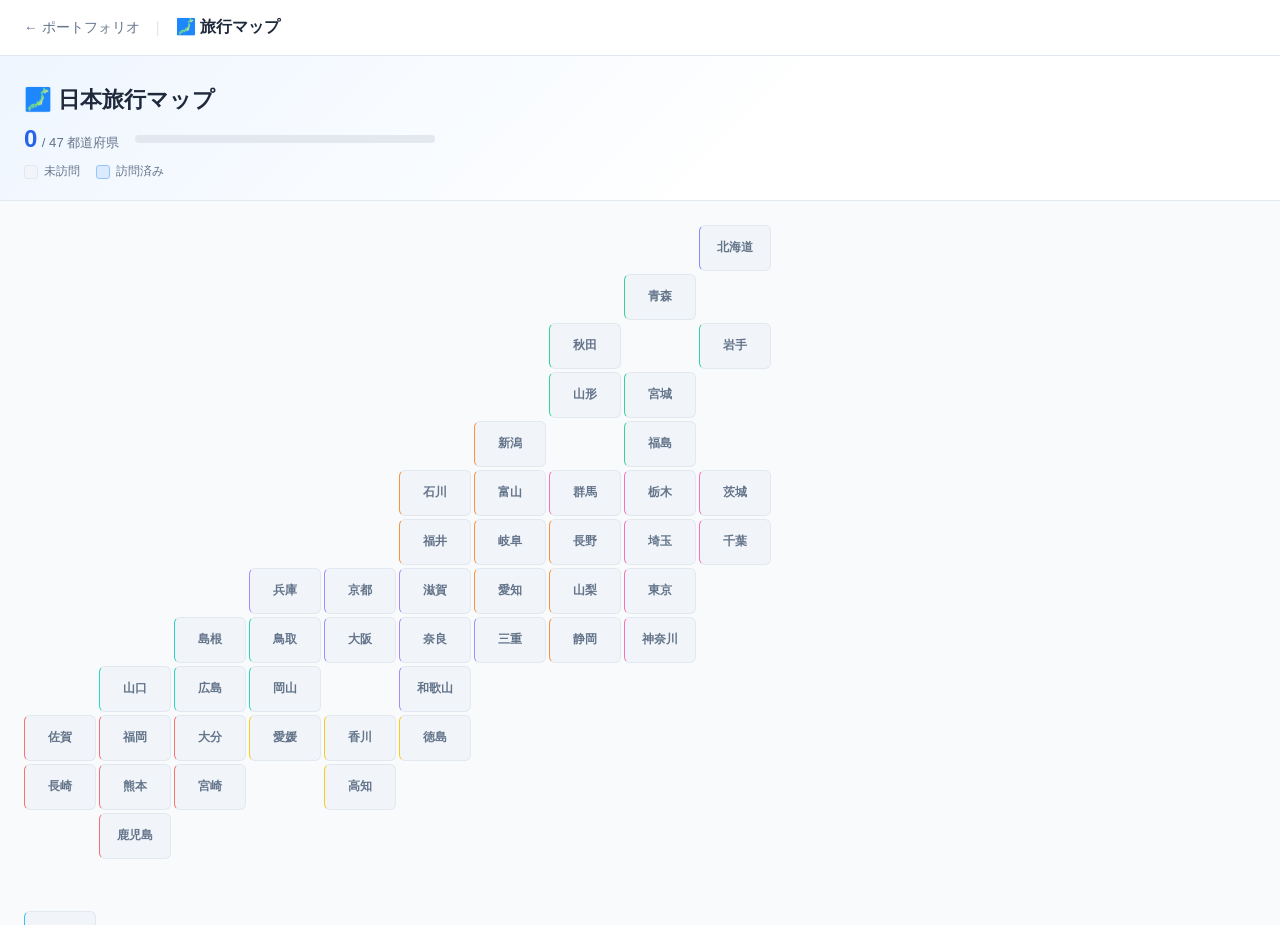
==== travel-map/index.html @ 6a3c9798 "feat: 日本旅行マップ追加（都道府県タイル・訪問記録・Google Drive写真）" ====
<!DOCTYPE html>
<html lang="ja">
<head>
<meta charset="utf-8">
<meta name="viewport" content="width=device-width, initial-scale=1">
<title>旅行マップ | 土田 龍</title>
<style>
  :root {
    --accent:  #2563eb;
    --accent2: #1d4ed8;
    --visited: #3b82f6;
    --visited-bg: #dbeafe;
    --text:    #1e293b;
    --muted:   #64748b;
    --bg:      #ffffff;
    --bg2:     #f8fafc;
    --border:  #e2e8f0;
    --cell-w:  72px;
    --cell-h:  46px;
  }
  * { box-sizing: border-box; margin: 0; padding: 0; }
  html { scroll-behavior: smooth; }
  body {
    font-family: 'Hiragino Kaku Gothic Pro', 'Noto Sans JP', Meiryo, sans-serif;
    background: var(--bg2); color: var(--text);
  }

  /* ── NAV ── */
  nav {
    background: rgba(255,255,255,0.92); backdrop-filter: blur(8px);
    border-bottom: 1px solid var(--border);
    display: flex; align-items: center; gap: 16px;
    padding: 0 24px; height: 56px; position: sticky; top: 0; z-index: 200;
  }
  .nav-back { color: var(--muted); text-decoration: none; font-size: 0.86em; transition: color .2s; }
  .nav-back:hover { color: var(--accent); }
  .nav-title { font-weight: 800; font-size: 1em; color: var(--text); }

  /* ── HEADER ── */
  .header {
    background: linear-gradient(135deg, #eff6ff 0%, #fff 60%);
    border-bottom: 1px solid var(--border);
    padding: 28px 24px 20px;
  }
  .header h1 { font-size: 1.4em; font-weight: 900; margin-bottom: 6px; }
  .stats { display: flex; align-items: center; gap: 16px; margin-top: 10px; flex-wrap: wrap; }
  .stat-count { font-size: 1.5em; font-weight: 900; color: var(--accent); }
  .stat-label { font-size: 0.82em; color: var(--muted); }
  .progress-bar {
    flex: 1; min-width: 160px; max-width: 300px;
    height: 8px; background: var(--border); border-radius: 99px; overflow: hidden;
  }
  .progress-fill { height: 100%; background: var(--accent); border-radius: 99px; transition: width .4s; }
  .legend { display: flex; gap: 16px; margin-top: 8px; flex-wrap: wrap; }
  .legend-item { display: flex; align-items: center; gap: 6px; font-size: 0.78em; color: var(--muted); }
  .legend-dot { width: 14px; height: 14px; border-radius: 3px; }

  /* ── LAYOUT ── */
  .app-body {
    display: flex; height: calc(100vh - 56px - 120px);
    overflow: hidden;
  }

  /* ── MAP ── */
  .map-wrap {
    flex: 1; overflow: auto; padding: 24px;
    display: flex; align-items: flex-start; justify-content: flex-start;
  }
  .map-grid {
    display: grid;
    grid-template-columns: repeat(11, var(--cell-w));
    grid-template-rows: repeat(15, var(--cell-h));
    gap: 3px;
    position: relative;
  }
  .cell {
    border-radius: 6px; border: 1.5px solid var(--border);
    background: #f1f5f9; color: var(--muted);
    font-size: 12px; font-weight: 600;
    display: flex; align-items: center; justify-content: center;
    text-align: center; cursor: pointer; user-select: none;
    transition: background .2s, border-color .2s, transform .1s, box-shadow .2s;
    line-height: 1.3; padding: 2px;
    position: relative;
  }
  .cell:hover {
    border-color: var(--accent);
    box-shadow: 0 2px 8px rgba(37,99,235,0.18);
    transform: scale(1.06); z-index: 10;
  }
  .cell.visited {
    background: var(--visited-bg);
    border-color: #93c5fd;
    color: var(--accent2);
    font-weight: 700;
  }
  .cell.visited::after {
    content: '✓';
    position: absolute; top: 2px; right: 4px;
    font-size: 9px; color: var(--accent);
  }
  .cell.active {
    background: var(--accent);
    border-color: var(--accent2);
    color: #fff;
    box-shadow: 0 4px 12px rgba(37,99,235,0.35);
    transform: scale(1.06); z-index: 10;
  }
  .cell.active::after { color: #fff; }

  /* region colors (subtle left border) */
  .cell[data-region='北海道'] { border-left-color: #818cf8; }
  .cell[data-region='東北']   { border-left-color: #34d399; }
  .cell[data-region='関東']   { border-left-color: #f472b6; }
  .cell[data-region='中部']   { border-left-color: #fb923c; }
  .cell[data-region='近畿']   { border-left-color: #a78bfa; }
  .cell[data-region='中国']   { border-left-color: #2dd4bf; }
  .cell[data-region='四国']   { border-left-color: #facc15; }
  .cell[data-region='九州']   { border-left-color: #f87171; }
  .cell[data-region='沖縄']   { border-left-color: #38bdf8; }

  /* ── SIDE PANEL ── */
  .panel {
    width: 340px; flex-shrink: 0;
    background: var(--bg); border-left: 1px solid var(--border);
    display: flex; flex-direction: column;
    transition: transform .25s;
    overflow: hidden;
  }
  .panel.hidden { transform: translateX(340px); width: 0; border: none; }
  .panel-header {
    padding: 20px 20px 14px;
    border-bottom: 1px solid var(--border);
    display: flex; align-items: center; justify-content: space-between;
  }
  .panel-header h2 { font-size: 1.2em; font-weight: 800; }
  .panel-region { font-size: 0.75em; color: var(--muted); font-weight: 600; }
  .panel-close {
    background: none; border: none; cursor: pointer;
    font-size: 1.2em; color: var(--muted); padding: 4px;
    border-radius: 4px; transition: background .2s;
  }
  .panel-close:hover { background: var(--bg2); }
  .panel-body { flex: 1; overflow-y: auto; padding: 20px; }
  .panel-empty {
    flex: 1; display: flex; align-items: center; justify-content: center;
    flex-direction: column; gap: 8px; color: var(--muted); font-size: 0.9em;
    text-align: center; padding: 40px 20px;
  }
  .panel-empty-icon { font-size: 2.4em; }
  .form-group { margin-bottom: 18px; }
  .form-group label {
    display: block; font-size: 0.78em; font-weight: 700;
    color: var(--muted); margin-bottom: 6px; letter-spacing: 0.04em;
  }
  .form-group input[type="date"],
  .form-group textarea {
    width: 100%; background: var(--bg2);
    border: 1px solid var(--border); border-radius: 6px;
    color: var(--text); font-family: inherit; font-size: 0.9em;
    padding: 9px 12px; outline: none;
    transition: border-color .2s, box-shadow .2s;
  }
  .form-group input[type="date"]:focus,
  .form-group textarea:focus {
    border-color: var(--accent);
    box-shadow: 0 0 0 3px rgba(37,99,235,0.1);
  }
  .form-group textarea { resize: vertical; min-height: 80px; }

  /* photos */
  .photos-list { display: flex; flex-direction: column; gap: 8px; }
  .photo-row { display: flex; gap: 6px; align-items: center; }
  .photo-row input {
    flex: 1; background: var(--bg2);
    border: 1px solid var(--border); border-radius: 6px;
    color: var(--text); font-family: inherit; font-size: 0.82em;
    padding: 7px 10px; outline: none;
    transition: border-color .2s;
  }
  .photo-row input:focus { border-color: var(--accent); }
  .photo-row input::placeholder { color: #cbd5e1; }
  .btn-icon {
    width: 30px; height: 30px; flex-shrink: 0;
    border: 1px solid var(--border); border-radius: 6px; background: var(--bg2);
    cursor: pointer; font-size: 1em; color: var(--muted);
    display: flex; align-items: center; justify-content: center;
    transition: background .2s, color .2s;
  }
  .btn-icon:hover { background: #fee2e2; color: #ef4444; border-color: #fca5a5; }
  .btn-icon.add { color: var(--accent); }
  .btn-icon.add:hover { background: var(--visited-bg); color: var(--accent2); border-color: #93c5fd; }
  .add-photo-row { margin-top: 6px; }
  .photo-preview { display: flex; flex-wrap: wrap; gap: 6px; margin-top: 10px; }
  .photo-thumb {
    width: 72px; height: 72px; border-radius: 6px; object-fit: cover;
    border: 1px solid var(--border); cursor: pointer;
  }
  .photo-thumb:hover { opacity: .85; }

  /* panel footer */
  .panel-footer {
    padding: 16px 20px; border-top: 1px solid var(--border);
    display: flex; gap: 8px;
  }
  .btn {
    flex: 1; padding: 10px; border-radius: 6px; font-size: 0.88em;
    font-weight: 700; font-family: inherit; cursor: pointer;
    transition: background .2s, transform .1s; border: none;
  }
  .btn:hover { transform: translateY(-1px); }
  .btn-save { background: var(--accent); color: #fff; }
  .btn-save:hover { background: var(--accent2); }
  .btn-delete { background: var(--bg2); color: #ef4444; border: 1px solid #fca5a5; flex: 0 0 auto; width: 40px; padding: 0; }
  .btn-delete:hover { background: #fee2e2; }

  /* ── MODAL (photo fullscreen) ── */
  .modal-overlay {
    display: none; position: fixed; inset: 0; z-index: 1000;
    background: rgba(0,0,0,0.85);
    align-items: center; justify-content: center;
  }
  .modal-overlay.open { display: flex; }
  .modal-overlay img { max-width: 90vw; max-height: 90vh; border-radius: 8px; }
  .modal-close {
    position: absolute; top: 20px; right: 24px;
    background: none; border: none; color: #fff; font-size: 2em;
    cursor: pointer; line-height: 1;
  }

  /* responsive */
  @media (max-width: 700px) {
    :root { --cell-w: 52px; --cell-h: 36px; }
    .cell { font-size: 10px; }
    .panel { position: fixed; top: 0; right: 0; bottom: 0; width: 100%; max-width: 100%; z-index: 300; }
    .panel.hidden { transform: translateX(100%); }
    .app-body { height: auto; flex-direction: column; overflow: visible; }
    .map-wrap { padding: 12px; }
  }
</style>
</head>
<body>

<!-- NAV -->
<nav>
  <a class="nav-back" href="/">← ポートフォリオ</a>
  <span style="color:var(--border)">|</span>
  <span class="nav-title">🗾 旅行マップ</span>
</nav>

<!-- HEADER -->
<div class="header">
  <h1>🗾 日本旅行マップ</h1>
  <div class="stats">
    <div>
      <span class="stat-count" id="visited-count">0</span>
      <span class="stat-label"> / 47 都道府県</span>
    </div>
    <div class="progress-bar">
      <div class="progress-fill" id="progress-fill" style="width:0%"></div>
    </div>
  </div>
  <div class="legend" style="margin-top:10px;">
    <div class="legend-item"><div class="legend-dot" style="background:#f1f5f9;border:1.5px solid #e2e8f0"></div>未訪問</div>
    <div class="legend-item"><div class="legend-dot" style="background:#dbeafe;border:1.5px solid #93c5fd"></div>訪問済み</div>
  </div>
</div>

<!-- BODY -->
<div class="app-body">

  <!-- MAP -->
  <div class="map-wrap">
    <div class="map-grid" id="map-grid"></div>
  </div>

  <!-- SIDE PANEL -->
  <div class="panel hidden" id="panel">
    <div class="panel-header">
      <div>
        <h2 id="panel-name">—</h2>
        <div class="panel-region" id="panel-region"></div>
      </div>
      <button class="panel-close" id="panel-close">✕</button>
    </div>
    <div class="panel-body" id="panel-body">
      <div class="panel-empty">
        <div class="panel-empty-icon">📍</div>
        <div>都道府県をクリックして<br>訪問情報を登録しましょう</div>
      </div>
    </div>
    <div class="panel-footer" id="panel-footer" style="display:none">
      <button class="btn btn-save" id="btn-save">保存する</button>
      <button class="btn btn-delete" id="btn-delete" title="記録を削除">🗑</button>
    </div>
  </div>

</div>

<!-- PHOTO MODAL -->
<div class="modal-overlay" id="photo-modal">
  <button class="modal-close" id="modal-close">✕</button>
  <img id="modal-img" src="" alt="">
</div>

<script>
/* ───────── Prefecture data ───────── */
const PREFS = [
  {id:'hokkaido', name:'北海道', col:9,  row:0,  region:'北海道'},
  {id:'aomori',   name:'青森',   col:8,  row:1,  region:'東北'},
  {id:'iwate',    name:'岩手',   col:9,  row:2,  region:'東北'},
  {id:'miyagi',   name:'宮城',   col:8,  row:3,  region:'東北'},
  {id:'akita',    name:'秋田',   col:7,  row:2,  region:'東北'},
  {id:'yamagata', name:'山形',   col:7,  row:3,  region:'東北'},
  {id:'fukushima',name:'福島',   col:8,  row:4,  region:'東北'},
  {id:'ibaraki',  name:'茨城',   col:9,  row:5,  region:'関東'},
  {id:'tochigi',  name:'栃木',   col:8,  row:5,  region:'関東'},
  {id:'gunma',    name:'群馬',   col:7,  row:5,  region:'関東'},
  {id:'saitama',  name:'埼玉',   col:8,  row:6,  region:'関東'},
  {id:'chiba',    name:'千葉',   col:9,  row:6,  region:'関東'},
  {id:'tokyo',    name:'東京',   col:8,  row:7,  region:'関東'},
  {id:'kanagawa', name:'神奈川', col:8,  row:8,  region:'関東'},
  {id:'niigata',  name:'新潟',   col:6,  row:4,  region:'中部'},
  {id:'toyama',   name:'富山',   col:6,  row:5,  region:'中部'},
  {id:'ishikawa', name:'石川',   col:5,  row:5,  region:'中部'},
  {id:'fukui',    name:'福井',   col:5,  row:6,  region:'中部'},
  {id:'yamanashi',name:'山梨',   col:7,  row:7,  region:'中部'},
  {id:'nagano',   name:'長野',   col:7,  row:6,  region:'中部'},
  {id:'gifu',     name:'岐阜',   col:6,  row:6,  region:'中部'},
  {id:'shizuoka', name:'静岡',   col:7,  row:8,  region:'中部'},
  {id:'aichi',    name:'愛知',   col:6,  row:7,  region:'中部'},
  {id:'mie',      name:'三重',   col:6,  row:8,  region:'近畿'},
  {id:'shiga',    name:'滋賀',   col:5,  row:7,  region:'近畿'},
  {id:'kyoto',    name:'京都',   col:4,  row:7,  region:'近畿'},
  {id:'osaka',    name:'大阪',   col:4,  row:8,  region:'近畿'},
  {id:'hyogo',    name:'兵庫',   col:3,  row:7,  region:'近畿'},
  {id:'nara',     name:'奈良',   col:5,  row:8,  region:'近畿'},
  {id:'wakayama', name:'和歌山', col:5,  row:9,  region:'近畿'},
  {id:'tottori',  name:'鳥取',   col:3,  row:8,  region:'中国'},
  {id:'shimane',  name:'島根',   col:2,  row:8,  region:'中国'},
  {id:'okayama',  name:'岡山',   col:3,  row:9,  region:'中国'},
  {id:'hiroshima',name:'広島',   col:2,  row:9,  region:'中国'},
  {id:'yamaguchi',name:'山口',   col:1,  row:9,  region:'中国'},
  {id:'tokushima',name:'徳島',   col:5,  row:10, region:'四国'},
  {id:'kagawa',   name:'香川',   col:4,  row:10, region:'四国'},
  {id:'ehime',    name:'愛媛',   col:3,  row:10, region:'四国'},
  {id:'kochi',    name:'高知',   col:4,  row:11, region:'四国'},
  {id:'fukuoka',  name:'福岡',   col:1,  row:10, region:'九州'},
  {id:'saga',     name:'佐賀',   col:0,  row:10, region:'九州'},
  {id:'nagasaki', name:'長崎',   col:0,  row:11, region:'九州'},
  {id:'kumamoto', name:'熊本',   col:1,  row:11, region:'九州'},
  {id:'oita',     name:'大分',   col:2,  row:10, region:'九州'},
  {id:'miyazaki', name:'宮崎',   col:2,  row:11, region:'九州'},
  {id:'kagoshima',name:'鹿児島', col:1,  row:12, region:'九州'},
  {id:'okinawa',  name:'沖縄',   col:0,  row:14, region:'沖縄'},
];

/* ───────── State ───────── */
const LS_KEY = 'travel_map_v1';
let data = {};
let activeId = null;

function load() {
  try { data = JSON.parse(localStorage.getItem(LS_KEY)) || {}; } catch(e) { data = {}; }
}
function save() {
  localStorage.setItem(LS_KEY, JSON.stringify(data));
}

/* ───────── Google Drive URL → image URL ───────── */
function toImageUrl(url) {
  url = url.trim();
  const m1 = url.match(/\/d\/([\w-]+)/);
  if (m1) return `https://drive.google.com/uc?export=view&id=${m1[1]}`;
  const m2 = url.match(/[?&]id=([\w-]+)/);
  if (m2) return `https://drive.google.com/uc?export=view&id=${m2[1]}`;
  return url;
}

/* ───────── Build map ───────── */
function buildMap() {
  const grid = document.getElementById('map-grid');
  grid.innerHTML = '';
  PREFS.forEach(p => {
    const el = document.createElement('div');
    el.className = 'cell' + (data[p.id] ? ' visited' : '');
    if (activeId === p.id) el.classList.add('active');
    el.dataset.id = p.id;
    el.dataset.region = p.region;
    el.style.gridColumn = `${p.col + 1}`;
    el.style.gridRow    = `${p.row + 1}`;
    el.textContent = p.name;
    el.title = p.name + (data[p.id] && data[p.id].date ? ` — ${data[p.id].date}` : '');
    el.addEventListener('click', () => openPanel(p.id));
    grid.appendChild(el);
  });
  updateStats();
}

function updateStats() {
  const count = Object.keys(data).filter(k => data[k]).length;
  document.getElementById('visited-count').textContent = count;
  document.getElementById('progress-fill').style.width = (count / 47 * 100) + '%';
}

/* ───────── Panel ───────── */
function openPanel(id) {
  activeId = id;
  const p = PREFS.find(x => x.id === id);
  const panel = document.getElementById('panel');
  panel.classList.remove('hidden');

  document.getElementById('panel-name').textContent = p.name;
  document.getElementById('panel-region').textContent = p.region + '地方';

  renderPanelBody(id);
  buildMap();
}

function closePanel() {
  activeId = null;
  document.getElementById('panel').classList.add('hidden');
  buildMap();
}

function renderPanelBody(id) {
  const d = data[id] || {};
  const body = document.getElementById('panel-body');
  const footer = document.getElementById('panel-footer');
  footer.style.display = 'flex';

  const photos = d.photos || [];
  body.innerHTML = `
    <div class="form-group">
      <label>訪問日</label>
      <input type="date" id="f-date" value="${d.date || ''}">
    </div>
    <div class="form-group">
      <label>メモ</label>
      <textarea id="f-memo" placeholder="感想・行った場所など">${d.memo || ''}</textarea>
    </div>
    <div class="form-group">
      <label>写真（Google Drive 共有リンク）</label>
      <div class="photos-list" id="photos-list">
        ${photos.map((url, i) => photoRow(url, i)).join('')}
      </div>
      <div class="add-photo-row">
        <button class="btn-icon add" onclick="addPhotoRow()" title="写真を追加">＋</button>
      </div>
      <div class="photo-preview" id="photo-preview">
        ${photos.map(url => `<img class="photo-thumb" src="${toImageUrl(url)}" onerror="this.style.display='none'" onclick="openPhoto('${toImageUrl(url)}')">`).join('')}
      </div>
    </div>
  `;
  updateDeleteBtn(id);
}

function photoRow(url, i) {
  return `<div class="photo-row" id="pr-${i}">
    <input type="text" placeholder="https://drive.google.com/file/d/..." value="${url}" onchange="updatePhotoPreview()">
    <button class="btn-icon" onclick="removePhotoRow(${i})" title="削除">✕</button>
  </div>`;
}

function addPhotoRow() {
  const list = document.getElementById('photos-list');
  const i = list.children.length;
  const div = document.createElement('div');
  div.innerHTML = photoRow('', i);
  list.appendChild(div.firstElementChild);
}

function removePhotoRow(i) {
  const el = document.getElementById('pr-' + i);
  if (el) el.remove();
  updatePhotoPreview();
}

function updatePhotoPreview() {
  const urls = getPhotoUrls();
  const preview = document.getElementById('photo-preview');
  if (!preview) return;
  preview.innerHTML = urls.filter(u => u).map(url =>
    `<img class="photo-thumb" src="${toImageUrl(url)}" onerror="this.style.display='none'" onclick="openPhoto('${toImageUrl(url)}')">`
  ).join('');
}

function getPhotoUrls() {
  const list = document.getElementById('photos-list');
  if (!list) return [];
  return Array.from(list.querySelectorAll('input')).map(i => i.value.trim()).filter(v => v);
}

function updateDeleteBtn(id) {
  const btn = document.getElementById('btn-delete');
  btn.style.display = data[id] ? 'block' : 'none';
}

/* ───────── Save / Delete ───────── */
document.getElementById('btn-save').addEventListener('click', () => {
  if (!activeId) return;
  data[activeId] = {
    visited: true,
    date:    document.getElementById('f-date').value,
    memo:    document.getElementById('f-memo').value,
    photos:  getPhotoUrls(),
  };
  save();
  buildMap();
  renderPanelBody(activeId);
  flashSave();
});

document.getElementById('btn-delete').addEventListener('click', () => {
  if (!activeId) return;
  if (!confirm(`${PREFS.find(p=>p.id===activeId).name} の記録を削除しますか？`)) return;
  delete data[activeId];
  save();
  buildMap();
  renderPanelBody(activeId);
  updateDeleteBtn(activeId);
});

document.getElementById('panel-close').addEventListener('click', closePanel);

function flashSave() {
  const btn = document.getElementById('btn-save');
  btn.textContent = '保存しました ✓';
  btn.style.background = '#16a34a';
  setTimeout(() => { btn.textContent = '保存する'; btn.style.background = ''; }, 1800);
}

/* ───────── Photo modal ───────── */
function openPhoto(url) {
  document.getElementById('modal-img').src = url;
  document.getElementById('photo-modal').classList.add('open');
}
document.getElementById('modal-close').addEventListener('click', () => {
  document.getElementById('photo-modal').classList.remove('open');
});
document.getElementById('photo-modal').addEventListener('click', (e) => {
  if (e.target === e.currentTarget) e.currentTarget.classList.remove('open');
});

/* ───────── Init ───────── */
load();
buildMap();
</script>
</body>
</html>
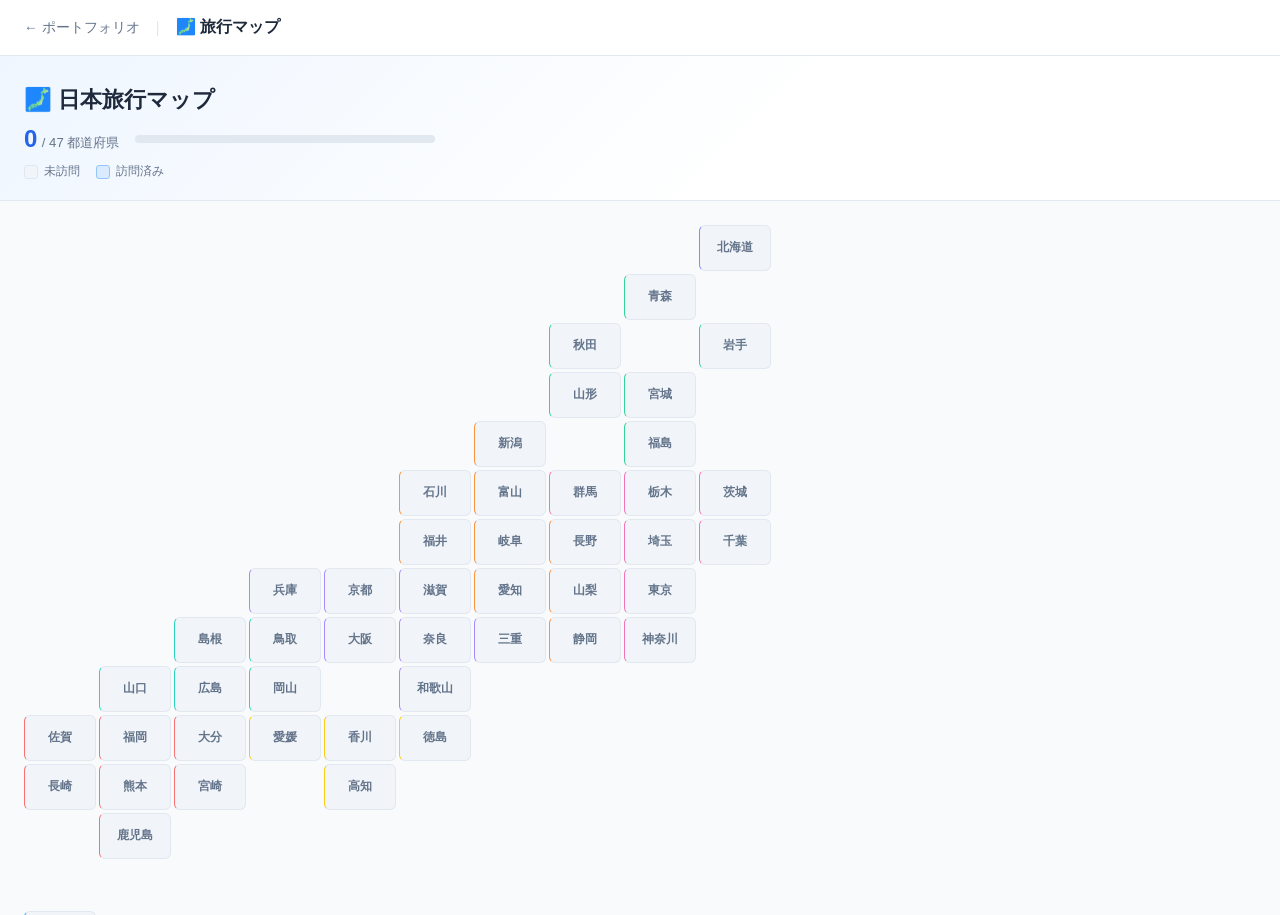
==== commit 724fbc00: "refactor: 旅行マップをHTML/CSS/JS/データに分割 + 訪問日を2020-04-12以降に制限" ====
--- a/travel-map/index.html
+++ b/travel-map/index.html
@@ -4,247 +4,14 @@
 <meta charset="utf-8">
 <meta name="viewport" content="width=device-width, initial-scale=1">
 <title>旅行マップ | 土田 龍</title>
-<style>
-  :root {
-    --accent:  #2563eb;
-    --accent2: #1d4ed8;
-    --visited: #3b82f6;
-    --visited-bg: #dbeafe;
-    --text:    #1e293b;
-    --muted:   #64748b;
-    --bg:      #ffffff;
-    --bg2:     #f8fafc;
-    --border:  #e2e8f0;
-    --cell-w:  72px;
-    --cell-h:  46px;
-  }
-  * { box-sizing: border-box; margin: 0; padding: 0; }
-  html { scroll-behavior: smooth; }
-  body {
-    font-family: 'Hiragino Kaku Gothic Pro', 'Noto Sans JP', Meiryo, sans-serif;
-    background: var(--bg2); color: var(--text);
-  }
-
-  /* ── NAV ── */
-  nav {
-    background: rgba(255,255,255,0.92); backdrop-filter: blur(8px);
-    border-bottom: 1px solid var(--border);
-    display: flex; align-items: center; gap: 16px;
-    padding: 0 24px; height: 56px; position: sticky; top: 0; z-index: 200;
-  }
-  .nav-back { color: var(--muted); text-decoration: none; font-size: 0.86em; transition: color .2s; }
-  .nav-back:hover { color: var(--accent); }
-  .nav-title { font-weight: 800; font-size: 1em; color: var(--text); }
-
-  /* ── HEADER ── */
-  .header {
-    background: linear-gradient(135deg, #eff6ff 0%, #fff 60%);
-    border-bottom: 1px solid var(--border);
-    padding: 28px 24px 20px;
-  }
-  .header h1 { font-size: 1.4em; font-weight: 900; margin-bottom: 6px; }
-  .stats { display: flex; align-items: center; gap: 16px; margin-top: 10px; flex-wrap: wrap; }
-  .stat-count { font-size: 1.5em; font-weight: 900; color: var(--accent); }
-  .stat-label { font-size: 0.82em; color: var(--muted); }
-  .progress-bar {
-    flex: 1; min-width: 160px; max-width: 300px;
-    height: 8px; background: var(--border); border-radius: 99px; overflow: hidden;
-  }
-  .progress-fill { height: 100%; background: var(--accent); border-radius: 99px; transition: width .4s; }
-  .legend { display: flex; gap: 16px; margin-top: 8px; flex-wrap: wrap; }
-  .legend-item { display: flex; align-items: center; gap: 6px; font-size: 0.78em; color: var(--muted); }
-  .legend-dot { width: 14px; height: 14px; border-radius: 3px; }
-
-  /* ── LAYOUT ── */
-  .app-body {
-    display: flex; height: calc(100vh - 56px - 120px);
-    overflow: hidden;
-  }
-
-  /* ── MAP ── */
-  .map-wrap {
-    flex: 1; overflow: auto; padding: 24px;
-    display: flex; align-items: flex-start; justify-content: flex-start;
-  }
-  .map-grid {
-    display: grid;
-    grid-template-columns: repeat(11, var(--cell-w));
-    grid-template-rows: repeat(15, var(--cell-h));
-    gap: 3px;
-    position: relative;
-  }
-  .cell {
-    border-radius: 6px; border: 1.5px solid var(--border);
-    background: #f1f5f9; color: var(--muted);
-    font-size: 12px; font-weight: 600;
-    display: flex; align-items: center; justify-content: center;
-    text-align: center; cursor: pointer; user-select: none;
-    transition: background .2s, border-color .2s, transform .1s, box-shadow .2s;
-    line-height: 1.3; padding: 2px;
-    position: relative;
-  }
-  .cell:hover {
-    border-color: var(--accent);
-    box-shadow: 0 2px 8px rgba(37,99,235,0.18);
-    transform: scale(1.06); z-index: 10;
-  }
-  .cell.visited {
-    background: var(--visited-bg);
-    border-color: #93c5fd;
-    color: var(--accent2);
-    font-weight: 700;
-  }
-  .cell.visited::after {
-    content: '✓';
-    position: absolute; top: 2px; right: 4px;
-    font-size: 9px; color: var(--accent);
-  }
-  .cell.active {
-    background: var(--accent);
-    border-color: var(--accent2);
-    color: #fff;
-    box-shadow: 0 4px 12px rgba(37,99,235,0.35);
-    transform: scale(1.06); z-index: 10;
-  }
-  .cell.active::after { color: #fff; }
-
-  /* region colors (subtle left border) */
-  .cell[data-region='北海道'] { border-left-color: #818cf8; }
-  .cell[data-region='東北']   { border-left-color: #34d399; }
-  .cell[data-region='関東']   { border-left-color: #f472b6; }
-  .cell[data-region='中部']   { border-left-color: #fb923c; }
-  .cell[data-region='近畿']   { border-left-color: #a78bfa; }
-  .cell[data-region='中国']   { border-left-color: #2dd4bf; }
-  .cell[data-region='四国']   { border-left-color: #facc15; }
-  .cell[data-region='九州']   { border-left-color: #f87171; }
-  .cell[data-region='沖縄']   { border-left-color: #38bdf8; }
-
-  /* ── SIDE PANEL ── */
-  .panel {
-    width: 340px; flex-shrink: 0;
-    background: var(--bg); border-left: 1px solid var(--border);
-    display: flex; flex-direction: column;
-    transition: transform .25s;
-    overflow: hidden;
-  }
-  .panel.hidden { transform: translateX(340px); width: 0; border: none; }
-  .panel-header {
-    padding: 20px 20px 14px;
-    border-bottom: 1px solid var(--border);
-    display: flex; align-items: center; justify-content: space-between;
-  }
-  .panel-header h2 { font-size: 1.2em; font-weight: 800; }
-  .panel-region { font-size: 0.75em; color: var(--muted); font-weight: 600; }
-  .panel-close {
-    background: none; border: none; cursor: pointer;
-    font-size: 1.2em; color: var(--muted); padding: 4px;
-    border-radius: 4px; transition: background .2s;
-  }
-  .panel-close:hover { background: var(--bg2); }
-  .panel-body { flex: 1; overflow-y: auto; padding: 20px; }
-  .panel-empty {
-    flex: 1; display: flex; align-items: center; justify-content: center;
-    flex-direction: column; gap: 8px; color: var(--muted); font-size: 0.9em;
-    text-align: center; padding: 40px 20px;
-  }
-  .panel-empty-icon { font-size: 2.4em; }
-  .form-group { margin-bottom: 18px; }
-  .form-group label {
-    display: block; font-size: 0.78em; font-weight: 700;
-    color: var(--muted); margin-bottom: 6px; letter-spacing: 0.04em;
-  }
-  .form-group input[type="date"],
-  .form-group textarea {
-    width: 100%; background: var(--bg2);
-    border: 1px solid var(--border); border-radius: 6px;
-    color: var(--text); font-family: inherit; font-size: 0.9em;
-    padding: 9px 12px; outline: none;
-    transition: border-color .2s, box-shadow .2s;
-  }
-  .form-group input[type="date"]:focus,
-  .form-group textarea:focus {
-    border-color: var(--accent);
-    box-shadow: 0 0 0 3px rgba(37,99,235,0.1);
-  }
-  .form-group textarea { resize: vertical; min-height: 80px; }
-
-  /* photos */
-  .photos-list { display: flex; flex-direction: column; gap: 8px; }
-  .photo-row { display: flex; gap: 6px; align-items: center; }
-  .photo-row input {
-    flex: 1; background: var(--bg2);
-    border: 1px solid var(--border); border-radius: 6px;
-    color: var(--text); font-family: inherit; font-size: 0.82em;
-    padding: 7px 10px; outline: none;
-    transition: border-color .2s;
-  }
-  .photo-row input:focus { border-color: var(--accent); }
-  .photo-row input::placeholder { color: #cbd5e1; }
-  .btn-icon {
-    width: 30px; height: 30px; flex-shrink: 0;
-    border: 1px solid var(--border); border-radius: 6px; background: var(--bg2);
-    cursor: pointer; font-size: 1em; color: var(--muted);
-    display: flex; align-items: center; justify-content: center;
-    transition: background .2s, color .2s;
-  }
-  .btn-icon:hover { background: #fee2e2; color: #ef4444; border-color: #fca5a5; }
-  .btn-icon.add { color: var(--accent); }
-  .btn-icon.add:hover { background: var(--visited-bg); color: var(--accent2); border-color: #93c5fd; }
-  .add-photo-row { margin-top: 6px; }
-  .photo-preview { display: flex; flex-wrap: wrap; gap: 6px; margin-top: 10px; }
-  .photo-thumb {
-    width: 72px; height: 72px; border-radius: 6px; object-fit: cover;
-    border: 1px solid var(--border); cursor: pointer;
-  }
-  .photo-thumb:hover { opacity: .85; }
-
-  /* panel footer */
-  .panel-footer {
-    padding: 16px 20px; border-top: 1px solid var(--border);
-    display: flex; gap: 8px;
-  }
-  .btn {
-    flex: 1; padding: 10px; border-radius: 6px; font-size: 0.88em;
-    font-weight: 700; font-family: inherit; cursor: pointer;
-    transition: background .2s, transform .1s; border: none;
-  }
-  .btn:hover { transform: translateY(-1px); }
-  .btn-save { background: var(--accent); color: #fff; }
-  .btn-save:hover { background: var(--accent2); }
-  .btn-delete { background: var(--bg2); color: #ef4444; border: 1px solid #fca5a5; flex: 0 0 auto; width: 40px; padding: 0; }
-  .btn-delete:hover { background: #fee2e2; }
-
-  /* ── MODAL (photo fullscreen) ── */
-  .modal-overlay {
-    display: none; position: fixed; inset: 0; z-index: 1000;
-    background: rgba(0,0,0,0.85);
-    align-items: center; justify-content: center;
-  }
-  .modal-overlay.open { display: flex; }
-  .modal-overlay img { max-width: 90vw; max-height: 90vh; border-radius: 8px; }
-  .modal-close {
-    position: absolute; top: 20px; right: 24px;
-    background: none; border: none; color: #fff; font-size: 2em;
-    cursor: pointer; line-height: 1;
-  }
-
-  /* responsive */
-  @media (max-width: 700px) {
-    :root { --cell-w: 52px; --cell-h: 36px; }
-    .cell { font-size: 10px; }
-    .panel { position: fixed; top: 0; right: 0; bottom: 0; width: 100%; max-width: 100%; z-index: 300; }
-    .panel.hidden { transform: translateX(100%); }
-    .app-body { height: auto; flex-direction: column; overflow: visible; }
-    .map-wrap { padding: 12px; }
-  }
-</style>
+<link rel="stylesheet" href="style.css">
 </head>
 <body>
 
 <!-- NAV -->
 <nav>
   <a class="nav-back" href="/">← ポートフォリオ</a>
-  <span style="color:var(--border)">|</span>
+  <span class="nav-sep">|</span>
   <span class="nav-title">🗾 旅行マップ</span>
 </nav>
 
@@ -260,9 +27,9 @@
       <div class="progress-fill" id="progress-fill" style="width:0%"></div>
     </div>
   </div>
-  <div class="legend" style="margin-top:10px;">
-    <div class="legend-item"><div class="legend-dot" style="background:#f1f5f9;border:1.5px solid #e2e8f0"></div>未訪問</div>
-    <div class="legend-item"><div class="legend-dot" style="background:#dbeafe;border:1.5px solid #93c5fd"></div>訪問済み</div>
+  <div class="legend">
+    <div class="legend-item"><div class="legend-dot unvisited"></div>未訪問</div>
+    <div class="legend-item"><div class="legend-dot visited"></div>訪問済み</div>
   </div>
 </div>
 
@@ -303,248 +70,7 @@
   <img id="modal-img" src="" alt="">
 </div>
 
-<script>
-/* ───────── Prefecture data ───────── */
-const PREFS = [
-  {id:'hokkaido', name:'北海道', col:9,  row:0,  region:'北海道'},
-  {id:'aomori',   name:'青森',   col:8,  row:1,  region:'東北'},
-  {id:'iwate',    name:'岩手',   col:9,  row:2,  region:'東北'},
-  {id:'miyagi',   name:'宮城',   col:8,  row:3,  region:'東北'},
-  {id:'akita',    name:'秋田',   col:7,  row:2,  region:'東北'},
-  {id:'yamagata', name:'山形',   col:7,  row:3,  region:'東北'},
-  {id:'fukushima',name:'福島',   col:8,  row:4,  region:'東北'},
-  {id:'ibaraki',  name:'茨城',   col:9,  row:5,  region:'関東'},
-  {id:'tochigi',  name:'栃木',   col:8,  row:5,  region:'関東'},
-  {id:'gunma',    name:'群馬',   col:7,  row:5,  region:'関東'},
-  {id:'saitama',  name:'埼玉',   col:8,  row:6,  region:'関東'},
-  {id:'chiba',    name:'千葉',   col:9,  row:6,  region:'関東'},
-  {id:'tokyo',    name:'東京',   col:8,  row:7,  region:'関東'},
-  {id:'kanagawa', name:'神奈川', col:8,  row:8,  region:'関東'},
-  {id:'niigata',  name:'新潟',   col:6,  row:4,  region:'中部'},
-  {id:'toyama',   name:'富山',   col:6,  row:5,  region:'中部'},
-  {id:'ishikawa', name:'石川',   col:5,  row:5,  region:'中部'},
-  {id:'fukui',    name:'福井',   col:5,  row:6,  region:'中部'},
-  {id:'yamanashi',name:'山梨',   col:7,  row:7,  region:'中部'},
-  {id:'nagano',   name:'長野',   col:7,  row:6,  region:'中部'},
-  {id:'gifu',     name:'岐阜',   col:6,  row:6,  region:'中部'},
-  {id:'shizuoka', name:'静岡',   col:7,  row:8,  region:'中部'},
-  {id:'aichi',    name:'愛知',   col:6,  row:7,  region:'中部'},
-  {id:'mie',      name:'三重',   col:6,  row:8,  region:'近畿'},
-  {id:'shiga',    name:'滋賀',   col:5,  row:7,  region:'近畿'},
-  {id:'kyoto',    name:'京都',   col:4,  row:7,  region:'近畿'},
-  {id:'osaka',    name:'大阪',   col:4,  row:8,  region:'近畿'},
-  {id:'hyogo',    name:'兵庫',   col:3,  row:7,  region:'近畿'},
-  {id:'nara',     name:'奈良',   col:5,  row:8,  region:'近畿'},
-  {id:'wakayama', name:'和歌山', col:5,  row:9,  region:'近畿'},
-  {id:'tottori',  name:'鳥取',   col:3,  row:8,  region:'中国'},
-  {id:'shimane',  name:'島根',   col:2,  row:8,  region:'中国'},
-  {id:'okayama',  name:'岡山',   col:3,  row:9,  region:'中国'},
-  {id:'hiroshima',name:'広島',   col:2,  row:9,  region:'中国'},
-  {id:'yamaguchi',name:'山口',   col:1,  row:9,  region:'中国'},
-  {id:'tokushima',name:'徳島',   col:5,  row:10, region:'四国'},
-  {id:'kagawa',   name:'香川',   col:4,  row:10, region:'四国'},
-  {id:'ehime',    name:'愛媛',   col:3,  row:10, region:'四国'},
-  {id:'kochi',    name:'高知',   col:4,  row:11, region:'四国'},
-  {id:'fukuoka',  name:'福岡',   col:1,  row:10, region:'九州'},
-  {id:'saga',     name:'佐賀',   col:0,  row:10, region:'九州'},
-  {id:'nagasaki', name:'長崎',   col:0,  row:11, region:'九州'},
-  {id:'kumamoto', name:'熊本',   col:1,  row:11, region:'九州'},
-  {id:'oita',     name:'大分',   col:2,  row:10, region:'九州'},
-  {id:'miyazaki', name:'宮崎',   col:2,  row:11, region:'九州'},
-  {id:'kagoshima',name:'鹿児島', col:1,  row:12, region:'九州'},
-  {id:'okinawa',  name:'沖縄',   col:0,  row:14, region:'沖縄'},
-];
-
-/* ───────── State ───────── */
-const LS_KEY = 'travel_map_v1';
-let data = {};
-let activeId = null;
-
-function load() {
-  try { data = JSON.parse(localStorage.getItem(LS_KEY)) || {}; } catch(e) { data = {}; }
-}
-function save() {
-  localStorage.setItem(LS_KEY, JSON.stringify(data));
-}
-
-/* ───────── Google Drive URL → image URL ───────── */
-function toImageUrl(url) {
-  url = url.trim();
-  const m1 = url.match(/\/d\/([\w-]+)/);
-  if (m1) return `https://drive.google.com/uc?export=view&id=${m1[1]}`;
-  const m2 = url.match(/[?&]id=([\w-]+)/);
-  if (m2) return `https://drive.google.com/uc?export=view&id=${m2[1]}`;
-  return url;
-}
-
-/* ───────── Build map ───────── */
-function buildMap() {
-  const grid = document.getElementById('map-grid');
-  grid.innerHTML = '';
-  PREFS.forEach(p => {
-    const el = document.createElement('div');
-    el.className = 'cell' + (data[p.id] ? ' visited' : '');
-    if (activeId === p.id) el.classList.add('active');
-    el.dataset.id = p.id;
-    el.dataset.region = p.region;
-    el.style.gridColumn = `${p.col + 1}`;
-    el.style.gridRow    = `${p.row + 1}`;
-    el.textContent = p.name;
-    el.title = p.name + (data[p.id] && data[p.id].date ? ` — ${data[p.id].date}` : '');
-    el.addEventListener('click', () => openPanel(p.id));
-    grid.appendChild(el);
-  });
-  updateStats();
-}
-
-function updateStats() {
-  const count = Object.keys(data).filter(k => data[k]).length;
-  document.getElementById('visited-count').textContent = count;
-  document.getElementById('progress-fill').style.width = (count / 47 * 100) + '%';
-}
-
-/* ───────── Panel ───────── */
-function openPanel(id) {
-  activeId = id;
-  const p = PREFS.find(x => x.id === id);
-  const panel = document.getElementById('panel');
-  panel.classList.remove('hidden');
-
-  document.getElementById('panel-name').textContent = p.name;
-  document.getElementById('panel-region').textContent = p.region + '地方';
-
-  renderPanelBody(id);
-  buildMap();
-}
-
-function closePanel() {
-  activeId = null;
-  document.getElementById('panel').classList.add('hidden');
-  buildMap();
-}
-
-function renderPanelBody(id) {
-  const d = data[id] || {};
-  const body = document.getElementById('panel-body');
-  const footer = document.getElementById('panel-footer');
-  footer.style.display = 'flex';
-
-  const photos = d.photos || [];
-  body.innerHTML = `
-    <div class="form-group">
-      <label>訪問日</label>
-      <input type="date" id="f-date" value="${d.date || ''}">
-    </div>
-    <div class="form-group">
-      <label>メモ</label>
-      <textarea id="f-memo" placeholder="感想・行った場所など">${d.memo || ''}</textarea>
-    </div>
-    <div class="form-group">
-      <label>写真（Google Drive 共有リンク）</label>
-      <div class="photos-list" id="photos-list">
-        ${photos.map((url, i) => photoRow(url, i)).join('')}
-      </div>
-      <div class="add-photo-row">
-        <button class="btn-icon add" onclick="addPhotoRow()" title="写真を追加">＋</button>
-      </div>
-      <div class="photo-preview" id="photo-preview">
-        ${photos.map(url => `<img class="photo-thumb" src="${toImageUrl(url)}" onerror="this.style.display='none'" onclick="openPhoto('${toImageUrl(url)}')">`).join('')}
-      </div>
-    </div>
-  `;
-  updateDeleteBtn(id);
-}
-
-function photoRow(url, i) {
-  return `<div class="photo-row" id="pr-${i}">
-    <input type="text" placeholder="https://drive.google.com/file/d/..." value="${url}" onchange="updatePhotoPreview()">
-    <button class="btn-icon" onclick="removePhotoRow(${i})" title="削除">✕</button>
-  </div>`;
-}
-
-function addPhotoRow() {
-  const list = document.getElementById('photos-list');
-  const i = list.children.length;
-  const div = document.createElement('div');
-  div.innerHTML = photoRow('', i);
-  list.appendChild(div.firstElementChild);
-}
-
-function removePhotoRow(i) {
-  const el = document.getElementById('pr-' + i);
-  if (el) el.remove();
-  updatePhotoPreview();
-}
-
-function updatePhotoPreview() {
-  const urls = getPhotoUrls();
-  const preview = document.getElementById('photo-preview');
-  if (!preview) return;
-  preview.innerHTML = urls.filter(u => u).map(url =>
-    `<img class="photo-thumb" src="${toImageUrl(url)}" onerror="this.style.display='none'" onclick="openPhoto('${toImageUrl(url)}')">`
-  ).join('');
-}
-
-function getPhotoUrls() {
-  const list = document.getElementById('photos-list');
-  if (!list) return [];
-  return Array.from(list.querySelectorAll('input')).map(i => i.value.trim()).filter(v => v);
-}
-
-function updateDeleteBtn(id) {
-  const btn = document.getElementById('btn-delete');
-  btn.style.display = data[id] ? 'block' : 'none';
-}
-
-/* ───────── Save / Delete ───────── */
-document.getElementById('btn-save').addEventListener('click', () => {
-  if (!activeId) return;
-  data[activeId] = {
-    visited: true,
-    date:    document.getElementById('f-date').value,
-    memo:    document.getElementById('f-memo').value,
-    photos:  getPhotoUrls(),
-  };
-  save();
-  buildMap();
-  renderPanelBody(activeId);
-  flashSave();
-});
-
-document.getElementById('btn-delete').addEventListener('click', () => {
-  if (!activeId) return;
-  if (!confirm(`${PREFS.find(p=>p.id===activeId).name} の記録を削除しますか？`)) return;
-  delete data[activeId];
-  save();
-  buildMap();
-  renderPanelBody(activeId);
-  updateDeleteBtn(activeId);
-});
-
-document.getElementById('panel-close').addEventListener('click', closePanel);
-
-function flashSave() {
-  const btn = document.getElementById('btn-save');
-  btn.textContent = '保存しました ✓';
-  btn.style.background = '#16a34a';
-  setTimeout(() => { btn.textContent = '保存する'; btn.style.background = ''; }, 1800);
-}
-
-/* ───────── Photo modal ───────── */
-function openPhoto(url) {
-  document.getElementById('modal-img').src = url;
-  document.getElementById('photo-modal').classList.add('open');
-}
-document.getElementById('modal-close').addEventListener('click', () => {
-  document.getElementById('photo-modal').classList.remove('open');
-});
-document.getElementById('photo-modal').addEventListener('click', (e) => {
-  if (e.target === e.currentTarget) e.currentTarget.classList.remove('open');
-});
-
-/* ───────── Init ───────── */
-load();
-buildMap();
-</script>
+<script src="prefectures.js"></script>
+<script src="app.js"></script>
 </body>
 </html>
--- a/travel-map/style.css
+++ b/travel-map/style.css
@@ -0,0 +1,380 @@
+:root {
+  --accent:     #2563eb;
+  --accent2:    #1d4ed8;
+  --text:       #1e293b;
+  --muted:      #64748b;
+  --bg:         #ffffff;
+  --bg2:        #f8fafc;
+  --border:     #e2e8f0;
+  --visited-bg: #dbeafe;
+  --cell-w:     72px;
+  --cell-h:     46px;
+}
+
+* { box-sizing: border-box; margin: 0; padding: 0; }
+html { scroll-behavior: smooth; }
+body {
+  font-family: 'Hiragino Kaku Gothic Pro', 'Noto Sans JP', Meiryo, sans-serif;
+  background: var(--bg2);
+  color: var(--text);
+}
+
+/* ── NAV ── */
+nav {
+  background: rgba(255,255,255,0.92);
+  backdrop-filter: blur(8px);
+  border-bottom: 1px solid var(--border);
+  display: flex;
+  align-items: center;
+  gap: 16px;
+  padding: 0 24px;
+  height: 56px;
+  position: sticky;
+  top: 0;
+  z-index: 200;
+}
+.nav-back {
+  color: var(--muted);
+  text-decoration: none;
+  font-size: 0.86em;
+  transition: color .2s;
+}
+.nav-back:hover { color: var(--accent); }
+.nav-sep { color: var(--border); }
+.nav-title { font-weight: 800; font-size: 1em; color: var(--text); }
+
+/* ── HEADER ── */
+.header {
+  background: linear-gradient(135deg, #eff6ff 0%, #fff 60%);
+  border-bottom: 1px solid var(--border);
+  padding: 28px 24px 20px;
+}
+.header h1 { font-size: 1.4em; font-weight: 900; margin-bottom: 8px; }
+.stats {
+  display: flex;
+  align-items: center;
+  gap: 16px;
+  margin-top: 10px;
+  flex-wrap: wrap;
+}
+.stat-count { font-size: 1.5em; font-weight: 900; color: var(--accent); }
+.stat-label { font-size: 0.82em; color: var(--muted); }
+.progress-bar {
+  flex: 1;
+  min-width: 160px;
+  max-width: 300px;
+  height: 8px;
+  background: var(--border);
+  border-radius: 99px;
+  overflow: hidden;
+}
+.progress-fill {
+  height: 100%;
+  background: var(--accent);
+  border-radius: 99px;
+  transition: width .4s;
+}
+.legend {
+  display: flex;
+  gap: 16px;
+  margin-top: 10px;
+  flex-wrap: wrap;
+}
+.legend-item {
+  display: flex;
+  align-items: center;
+  gap: 6px;
+  font-size: 0.78em;
+  color: var(--muted);
+}
+.legend-dot {
+  width: 14px;
+  height: 14px;
+  border-radius: 3px;
+}
+.legend-dot.unvisited { background: #f1f5f9; border: 1.5px solid var(--border); }
+.legend-dot.visited   { background: var(--visited-bg); border: 1.5px solid #93c5fd; }
+
+/* ── APP BODY ── */
+.app-body {
+  display: flex;
+  height: calc(100vh - 56px - 130px);
+  overflow: hidden;
+}
+
+/* ── MAP ── */
+.map-wrap {
+  flex: 1;
+  overflow: auto;
+  padding: 24px;
+  display: flex;
+  align-items: flex-start;
+  justify-content: flex-start;
+}
+.map-grid {
+  display: grid;
+  grid-template-columns: repeat(11, var(--cell-w));
+  grid-template-rows: repeat(15, var(--cell-h));
+  gap: 3px;
+  position: relative;
+}
+
+/* ── CELLS ── */
+.cell {
+  border-radius: 6px;
+  border: 1.5px solid var(--border);
+  background: #f1f5f9;
+  color: var(--muted);
+  font-size: 12px;
+  font-weight: 600;
+  display: flex;
+  align-items: center;
+  justify-content: center;
+  text-align: center;
+  cursor: pointer;
+  user-select: none;
+  transition: background .2s, border-color .2s, transform .1s, box-shadow .2s;
+  line-height: 1.3;
+  padding: 2px;
+  position: relative;
+}
+.cell:hover {
+  border-color: var(--accent);
+  box-shadow: 0 2px 8px rgba(37,99,235,0.18);
+  transform: scale(1.06);
+  z-index: 10;
+}
+.cell.visited {
+  background: var(--visited-bg);
+  border-color: #93c5fd;
+  color: #1d4ed8;
+  font-weight: 700;
+}
+.cell.visited::after {
+  content: '✓';
+  position: absolute;
+  top: 2px;
+  right: 4px;
+  font-size: 9px;
+  color: var(--accent);
+}
+.cell.active {
+  background: var(--accent);
+  border-color: var(--accent2);
+  color: #fff;
+  box-shadow: 0 4px 12px rgba(37,99,235,0.35);
+  transform: scale(1.06);
+  z-index: 10;
+}
+.cell.active::after { color: rgba(255,255,255,0.8); }
+
+/* region accent (left border) */
+.cell[data-region='北海道'] { border-left-color: #818cf8; }
+.cell[data-region='東北']   { border-left-color: #34d399; }
+.cell[data-region='関東']   { border-left-color: #f472b6; }
+.cell[data-region='中部']   { border-left-color: #fb923c; }
+.cell[data-region='近畿']   { border-left-color: #a78bfa; }
+.cell[data-region='中国']   { border-left-color: #2dd4bf; }
+.cell[data-region='四国']   { border-left-color: #facc15; }
+.cell[data-region='九州']   { border-left-color: #f87171; }
+.cell[data-region='沖縄']   { border-left-color: #38bdf8; }
+
+/* ── SIDE PANEL ── */
+.panel {
+  width: 340px;
+  flex-shrink: 0;
+  background: var(--bg);
+  border-left: 1px solid var(--border);
+  display: flex;
+  flex-direction: column;
+  transition: transform .25s;
+  overflow: hidden;
+}
+.panel.hidden {
+  transform: translateX(340px);
+  width: 0;
+  border: none;
+}
+.panel-header {
+  padding: 20px 20px 14px;
+  border-bottom: 1px solid var(--border);
+  display: flex;
+  align-items: center;
+  justify-content: space-between;
+}
+.panel-header h2 { font-size: 1.2em; font-weight: 800; }
+.panel-region { font-size: 0.75em; color: var(--muted); font-weight: 600; margin-top: 2px; }
+.panel-close {
+  background: none;
+  border: none;
+  cursor: pointer;
+  font-size: 1.2em;
+  color: var(--muted);
+  padding: 4px 6px;
+  border-radius: 4px;
+  transition: background .2s;
+}
+.panel-close:hover { background: var(--bg2); }
+.panel-body { flex: 1; overflow-y: auto; padding: 20px; }
+.panel-empty {
+  flex: 1;
+  display: flex;
+  align-items: center;
+  justify-content: center;
+  flex-direction: column;
+  gap: 10px;
+  color: var(--muted);
+  font-size: 0.9em;
+  text-align: center;
+  padding: 48px 20px;
+}
+.panel-empty-icon { font-size: 2.4em; }
+
+/* ── FORM ── */
+.form-group { margin-bottom: 18px; }
+.form-group label {
+  display: block;
+  font-size: 0.78em;
+  font-weight: 700;
+  color: var(--muted);
+  margin-bottom: 6px;
+  letter-spacing: 0.04em;
+}
+.form-group input[type="date"],
+.form-group textarea {
+  width: 100%;
+  background: var(--bg2);
+  border: 1px solid var(--border);
+  border-radius: 6px;
+  color: var(--text);
+  font-family: inherit;
+  font-size: 0.9em;
+  padding: 9px 12px;
+  outline: none;
+  transition: border-color .2s, box-shadow .2s;
+}
+.form-group input[type="date"]:focus,
+.form-group textarea:focus {
+  border-color: var(--accent);
+  box-shadow: 0 0 0 3px rgba(37,99,235,0.1);
+}
+.form-group textarea { resize: vertical; min-height: 80px; }
+
+/* ── PHOTOS ── */
+.photos-list { display: flex; flex-direction: column; gap: 8px; }
+.photo-row   { display: flex; gap: 6px; align-items: center; }
+.photo-row input {
+  flex: 1;
+  background: var(--bg2);
+  border: 1px solid var(--border);
+  border-radius: 6px;
+  color: var(--text);
+  font-family: inherit;
+  font-size: 0.82em;
+  padding: 7px 10px;
+  outline: none;
+  transition: border-color .2s;
+}
+.photo-row input:focus { border-color: var(--accent); }
+.photo-row input::placeholder { color: #cbd5e1; }
+.btn-icon {
+  width: 30px;
+  height: 30px;
+  flex-shrink: 0;
+  border: 1px solid var(--border);
+  border-radius: 6px;
+  background: var(--bg2);
+  cursor: pointer;
+  font-size: 1em;
+  color: var(--muted);
+  display: flex;
+  align-items: center;
+  justify-content: center;
+  transition: background .2s, color .2s, border-color .2s;
+}
+.btn-icon:hover         { background: #fee2e2; color: #ef4444; border-color: #fca5a5; }
+.btn-icon.add           { color: var(--accent); }
+.btn-icon.add:hover     { background: var(--visited-bg); color: #1d4ed8; border-color: #93c5fd; }
+.add-photo-row          { margin-top: 6px; }
+.photo-preview          { display: flex; flex-wrap: wrap; gap: 6px; margin-top: 10px; }
+.photo-thumb {
+  width: 72px;
+  height: 72px;
+  border-radius: 6px;
+  object-fit: cover;
+  border: 1px solid var(--border);
+  cursor: pointer;
+  transition: opacity .2s;
+}
+.photo-thumb:hover { opacity: .8; }
+
+/* ── PANEL FOOTER ── */
+.panel-footer {
+  padding: 16px 20px;
+  border-top: 1px solid var(--border);
+  display: flex;
+  gap: 8px;
+}
+.btn {
+  flex: 1;
+  padding: 10px;
+  border-radius: 6px;
+  font-size: 0.88em;
+  font-weight: 700;
+  font-family: inherit;
+  cursor: pointer;
+  transition: background .2s, transform .1s;
+  border: none;
+}
+.btn:hover { transform: translateY(-1px); }
+.btn-save   { background: var(--accent); color: #fff; }
+.btn-save:hover { background: var(--accent2); }
+.btn-delete {
+  background: var(--bg2);
+  color: #ef4444;
+  border: 1px solid #fca5a5;
+  flex: 0 0 auto;
+  width: 40px;
+  padding: 0;
+}
+.btn-delete:hover { background: #fee2e2; }
+
+/* ── PHOTO MODAL ── */
+.modal-overlay {
+  display: none;
+  position: fixed;
+  inset: 0;
+  z-index: 1000;
+  background: rgba(0,0,0,0.85);
+  align-items: center;
+  justify-content: center;
+}
+.modal-overlay.open { display: flex; }
+.modal-overlay img  { max-width: 90vw; max-height: 90vh; border-radius: 8px; }
+.modal-close {
+  position: absolute;
+  top: 20px;
+  right: 24px;
+  background: none;
+  border: none;
+  color: #fff;
+  font-size: 2em;
+  cursor: pointer;
+  line-height: 1;
+}
+
+/* ── RESPONSIVE ── */
+@media (max-width: 700px) {
+  :root { --cell-w: 52px; --cell-h: 36px; }
+  .cell { font-size: 10px; }
+  .panel {
+    position: fixed;
+    top: 0; right: 0; bottom: 0;
+    width: 100%;
+    max-width: 100%;
+    z-index: 300;
+  }
+  .panel.hidden { transform: translateX(100%); }
+  .app-body { height: auto; flex-direction: column; overflow: visible; }
+  .map-wrap  { padding: 12px; }
+}
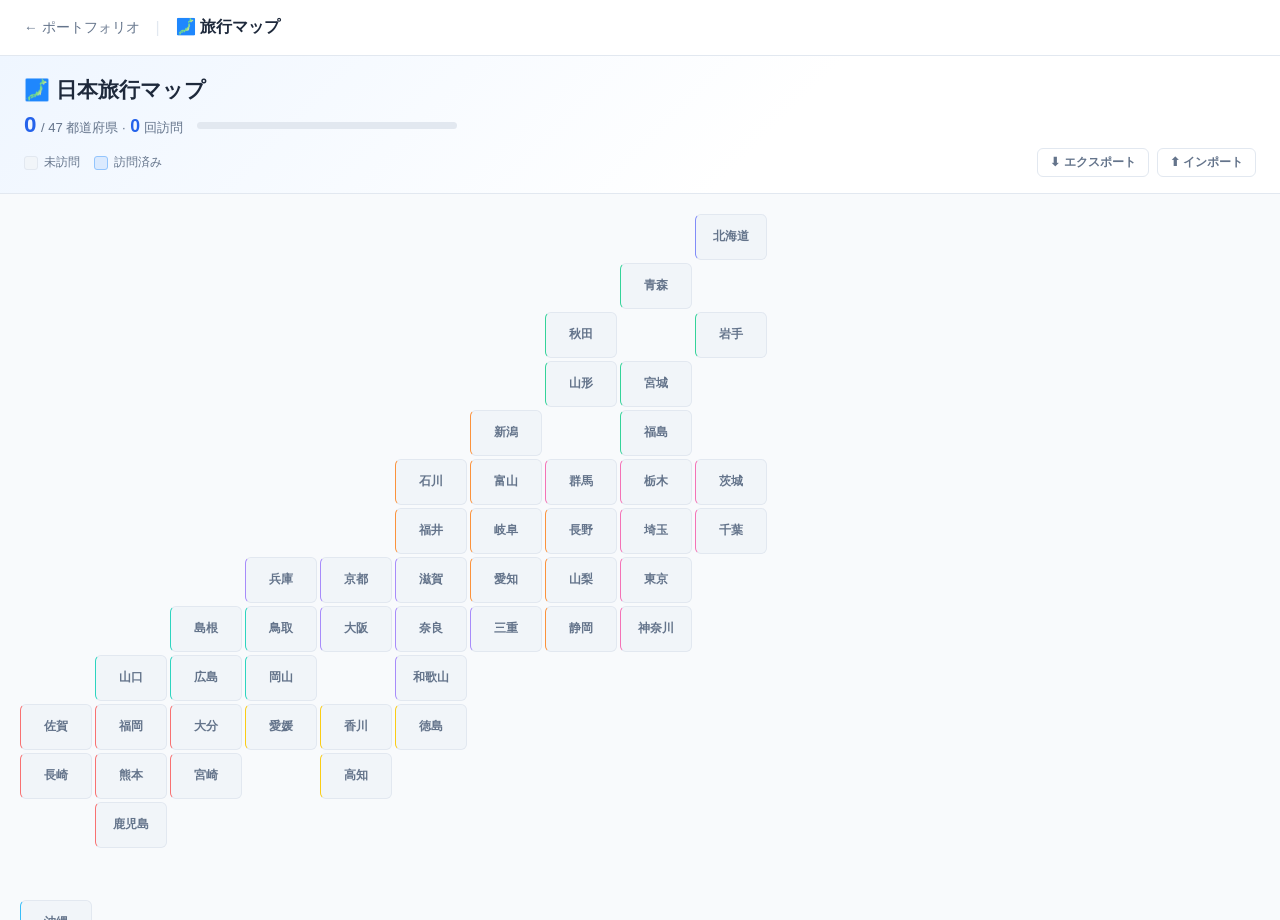
==== commit 1839134c: "feat: 旅行マップ — 複数回訪問対応 + JSONエクスポート/インポート追加" ====
--- a/travel-map/index.html
+++ b/travel-map/index.html
@@ -21,15 +21,25 @@
   <div class="stats">
     <div>
       <span class="stat-count" id="visited-count">0</span>
-      <span class="stat-label"> / 47 都道府県</span>
+      <span class="stat-label"> / 47 都道府県 ·</span>
+      <span class="stat-count" id="total-visits" style="font-size:1.1em">0</span>
+      <span class="stat-label"> 回訪問</span>
     </div>
     <div class="progress-bar">
       <div class="progress-fill" id="progress-fill" style="width:0%"></div>
     </div>
   </div>
-  <div class="legend">
-    <div class="legend-item"><div class="legend-dot unvisited"></div>未訪問</div>
-    <div class="legend-item"><div class="legend-dot visited"></div>訪問済み</div>
+  <div class="header-actions">
+    <div class="legend">
+      <div class="legend-item"><div class="legend-dot unvisited"></div>未訪問</div>
+      <div class="legend-item"><div class="legend-dot visited"></div>訪問済み</div>
+    </div>
+    <div class="io-btns">
+      <button class="btn-io" id="btn-export">⬇ エクスポート</button>
+      <label class="btn-io" id="btn-import-label">⬆ インポート
+        <input type="file" id="import-file" accept=".json" style="display:none">
+      </label>
+    </div>
   </div>
 </div>
 
@@ -44,22 +54,14 @@
   <!-- SIDE PANEL -->
   <div class="panel hidden" id="panel">
     <div class="panel-header">
-      <div>
+      <div id="panel-header-content">
         <h2 id="panel-name">—</h2>
         <div class="panel-region" id="panel-region"></div>
       </div>
       <button class="panel-close" id="panel-close">✕</button>
     </div>
-    <div class="panel-body" id="panel-body">
-      <div class="panel-empty">
-        <div class="panel-empty-icon">📍</div>
-        <div>都道府県をクリックして<br>訪問情報を登録しましょう</div>
-      </div>
-    </div>
-    <div class="panel-footer" id="panel-footer" style="display:none">
-      <button class="btn btn-save" id="btn-save">保存する</button>
-      <button class="btn btn-delete" id="btn-delete" title="記録を削除">🗑</button>
-    </div>
+    <div class="panel-body" id="panel-body"></div>
+    <div class="panel-footer" id="panel-footer"></div>
   </div>
 
 </div>
--- a/travel-map/style.css
+++ b/travel-map/style.css
@@ -33,83 +33,58 @@
   top: 0;
   z-index: 200;
 }
-.nav-back {
-  color: var(--muted);
-  text-decoration: none;
-  font-size: 0.86em;
-  transition: color .2s;
-}
+.nav-back { color: var(--muted); text-decoration: none; font-size: 0.86em; transition: color .2s; }
 .nav-back:hover { color: var(--accent); }
-.nav-sep { color: var(--border); }
+.nav-sep   { color: var(--border); }
 .nav-title { font-weight: 800; font-size: 1em; color: var(--text); }
 
 /* ── HEADER ── */
 .header {
   background: linear-gradient(135deg, #eff6ff 0%, #fff 60%);
   border-bottom: 1px solid var(--border);
-  padding: 28px 24px 20px;
-}
-.header h1 { font-size: 1.4em; font-weight: 900; margin-bottom: 8px; }
-.stats {
-  display: flex;
-  align-items: center;
-  gap: 16px;
-  margin-top: 10px;
-  flex-wrap: wrap;
-}
-.stat-count { font-size: 1.5em; font-weight: 900; color: var(--accent); }
+  padding: 20px 24px 16px;
+}
+.header h1 { font-size: 1.3em; font-weight: 900; margin-bottom: 8px; }
+.stats { display: flex; align-items: center; gap: 14px; flex-wrap: wrap; }
+.stat-count { font-size: 1.4em; font-weight: 900; color: var(--accent); }
 .stat-label { font-size: 0.82em; color: var(--muted); }
 .progress-bar {
-  flex: 1;
-  min-width: 160px;
-  max-width: 300px;
-  height: 8px;
-  background: var(--border);
-  border-radius: 99px;
-  overflow: hidden;
-}
-.progress-fill {
-  height: 100%;
-  background: var(--accent);
-  border-radius: 99px;
-  transition: width .4s;
-}
-.legend {
-  display: flex;
-  gap: 16px;
-  margin-top: 10px;
-  flex-wrap: wrap;
-}
-.legend-item {
-  display: flex;
-  align-items: center;
-  gap: 6px;
-  font-size: 0.78em;
-  color: var(--muted);
-}
-.legend-dot {
-  width: 14px;
-  height: 14px;
-  border-radius: 3px;
-}
+  flex: 1; min-width: 120px; max-width: 260px;
+  height: 7px; background: var(--border); border-radius: 99px; overflow: hidden;
+}
+.progress-fill { height: 100%; background: var(--accent); border-radius: 99px; transition: width .4s; }
+
+.header-actions {
+  display: flex; align-items: center; justify-content: space-between;
+  flex-wrap: wrap; gap: 10px; margin-top: 10px;
+}
+.legend { display: flex; gap: 14px; flex-wrap: wrap; }
+.legend-item { display: flex; align-items: center; gap: 6px; font-size: 0.78em; color: var(--muted); }
+.legend-dot { width: 14px; height: 14px; border-radius: 3px; }
 .legend-dot.unvisited { background: #f1f5f9; border: 1.5px solid var(--border); }
 .legend-dot.visited   { background: var(--visited-bg); border: 1.5px solid #93c5fd; }
+
+.io-btns { display: flex; gap: 8px; }
+.btn-io {
+  font-size: 0.78em; font-weight: 600; font-family: inherit;
+  padding: 5px 12px; border-radius: 6px; cursor: pointer;
+  border: 1px solid var(--border); background: var(--bg);
+  color: var(--muted); transition: border-color .2s, color .2s, background .2s;
+  display: inline-flex; align-items: center;
+}
+.btn-io:hover { border-color: var(--accent); color: var(--accent); background: #eff6ff; }
 
 /* ── APP BODY ── */
 .app-body {
   display: flex;
-  height: calc(100vh - 56px - 130px);
+  height: calc(100vh - 56px - 118px);
   overflow: hidden;
 }
 
 /* ── MAP ── */
 .map-wrap {
-  flex: 1;
-  overflow: auto;
-  padding: 24px;
-  display: flex;
-  align-items: flex-start;
-  justify-content: flex-start;
+  flex: 1; overflow: auto; padding: 20px;
+  display: flex; align-items: flex-start; justify-content: flex-start;
 }
 .map-grid {
   display: grid;
@@ -121,54 +96,38 @@
 
 /* ── CELLS ── */
 .cell {
-  border-radius: 6px;
-  border: 1.5px solid var(--border);
-  background: #f1f5f9;
-  color: var(--muted);
-  font-size: 12px;
-  font-weight: 600;
-  display: flex;
-  align-items: center;
-  justify-content: center;
-  text-align: center;
-  cursor: pointer;
-  user-select: none;
+  border-radius: 6px; border: 1.5px solid var(--border);
+  background: #f1f5f9; color: var(--muted);
+  font-size: 12px; font-weight: 600;
+  display: flex; flex-direction: column;
+  align-items: center; justify-content: center;
+  text-align: center; cursor: pointer; user-select: none;
   transition: background .2s, border-color .2s, transform .1s, box-shadow .2s;
-  line-height: 1.3;
-  padding: 2px;
-  position: relative;
+  line-height: 1.3; padding: 2px; position: relative;
 }
 .cell:hover {
   border-color: var(--accent);
   box-shadow: 0 2px 8px rgba(37,99,235,0.18);
-  transform: scale(1.06);
-  z-index: 10;
+  transform: scale(1.06); z-index: 10;
 }
 .cell.visited {
   background: var(--visited-bg);
   border-color: #93c5fd;
-  color: #1d4ed8;
-  font-weight: 700;
-}
-.cell.visited::after {
-  content: '✓';
-  position: absolute;
-  top: 2px;
-  right: 4px;
-  font-size: 9px;
-  color: var(--accent);
+  color: #1d4ed8; font-weight: 700;
+}
+.cell-badge {
+  font-size: 9px; font-weight: 700;
+  background: var(--accent); color: #fff;
+  border-radius: 99px; padding: 0 4px; line-height: 14px;
+  margin-top: 1px;
 }
 .cell.active {
-  background: var(--accent);
-  border-color: var(--accent2);
-  color: #fff;
+  background: var(--accent); border-color: var(--accent2); color: #fff;
   box-shadow: 0 4px 12px rgba(37,99,235,0.35);
-  transform: scale(1.06);
-  z-index: 10;
-}
-.cell.active::after { color: rgba(255,255,255,0.8); }
-
-/* region accent (left border) */
+  transform: scale(1.06); z-index: 10;
+}
+.cell.active .cell-badge { background: rgba(255,255,255,0.35); color: #fff; }
+
 .cell[data-region='北海道'] { border-left-color: #818cf8; }
 .cell[data-region='東北']   { border-left-color: #34d399; }
 .cell[data-region='関東']   { border-left-color: #f472b6; }
@@ -179,78 +138,93 @@
 .cell[data-region='九州']   { border-left-color: #f87171; }
 .cell[data-region='沖縄']   { border-left-color: #38bdf8; }
 
-/* ── SIDE PANEL ── */
+/* ── PANEL ── */
 .panel {
-  width: 340px;
-  flex-shrink: 0;
-  background: var(--bg);
-  border-left: 1px solid var(--border);
-  display: flex;
-  flex-direction: column;
-  transition: transform .25s;
-  overflow: hidden;
-}
-.panel.hidden {
-  transform: translateX(340px);
-  width: 0;
-  border: none;
-}
+  width: 340px; flex-shrink: 0;
+  background: var(--bg); border-left: 1px solid var(--border);
+  display: flex; flex-direction: column;
+  transition: transform .25s; overflow: hidden;
+}
+.panel.hidden { transform: translateX(340px); width: 0; border: none; }
 .panel-header {
-  padding: 20px 20px 14px;
-  border-bottom: 1px solid var(--border);
-  display: flex;
-  align-items: center;
-  justify-content: space-between;
+  padding: 16px 20px 12px; border-bottom: 1px solid var(--border);
+  display: flex; align-items: flex-start; justify-content: space-between; gap: 12px;
 }
 .panel-header h2 { font-size: 1.2em; font-weight: 800; }
 .panel-region { font-size: 0.75em; color: var(--muted); font-weight: 600; margin-top: 2px; }
 .panel-close {
-  background: none;
-  border: none;
-  cursor: pointer;
-  font-size: 1.2em;
-  color: var(--muted);
-  padding: 4px 6px;
-  border-radius: 4px;
+  background: none; border: none; cursor: pointer;
+  font-size: 1.1em; color: var(--muted);
+  padding: 4px 6px; border-radius: 4px; flex-shrink: 0;
   transition: background .2s;
 }
 .panel-close:hover { background: var(--bg2); }
-.panel-body { flex: 1; overflow-y: auto; padding: 20px; }
+.panel-body { flex: 1; overflow-y: auto; padding: 16px 20px; }
+
+/* ── VISIT LIST ── */
 .panel-empty {
-  flex: 1;
-  display: flex;
-  align-items: center;
-  justify-content: center;
-  flex-direction: column;
-  gap: 10px;
-  color: var(--muted);
-  font-size: 0.9em;
-  text-align: center;
-  padding: 48px 20px;
-}
-.panel-empty-icon { font-size: 2.4em; }
-
-/* ── FORM ── */
-.form-group { margin-bottom: 18px; }
+  display: flex; flex-direction: column;
+  align-items: center; justify-content: center;
+  gap: 10px; color: var(--muted); font-size: 0.88em;
+  text-align: center; padding: 40px 0;
+}
+.panel-empty-icon { font-size: 2.2em; }
+
+.visit-card {
+  border: 1px solid var(--border); border-radius: 8px;
+  padding: 12px 14px; margin-bottom: 10px;
+  transition: border-color .2s;
+}
+.visit-card:hover { border-color: #93c5fd; }
+.visit-card-head {
+  display: flex; align-items: center;
+  justify-content: space-between; gap: 8px; margin-bottom: 6px;
+}
+.visit-date { font-size: 0.9em; font-weight: 700; color: var(--text); }
+.visit-card-actions { display: flex; gap: 4px; flex-shrink: 0; }
+.btn-sm {
+  font-size: 0.75em; font-weight: 600; font-family: inherit;
+  padding: 3px 8px; border-radius: 4px; cursor: pointer;
+  border: 1px solid var(--border); background: var(--bg2);
+  color: var(--muted); transition: all .15s;
+}
+.btn-sm:hover { border-color: var(--accent); color: var(--accent); background: #eff6ff; }
+.btn-sm.danger:hover { border-color: #fca5a5; color: #ef4444; background: #fee2e2; }
+.visit-memo {
+  font-size: 0.82em; color: var(--muted);
+  margin-bottom: 4px; white-space: pre-wrap;
+  display: -webkit-box; -webkit-line-clamp: 2; -webkit-box-orient: vertical; overflow: hidden;
+}
+.visit-photo-count { font-size: 0.75em; color: #94a3b8; }
+
+.btn-add-visit {
+  width: 100%; padding: 10px; border-radius: 8px;
+  border: 1.5px dashed var(--border); background: transparent;
+  color: var(--muted); font-size: 0.88em; font-weight: 600;
+  font-family: inherit; cursor: pointer; margin-top: 4px;
+  transition: border-color .2s, color .2s, background .2s;
+}
+.btn-add-visit:hover { border-color: var(--accent); color: var(--accent); background: #eff6ff; }
+
+/* ── VISIT FORM ── */
+.form-back {
+  display: flex; align-items: center; gap: 6px;
+  font-size: 0.82em; color: var(--muted); cursor: pointer;
+  background: none; border: none; font-family: inherit;
+  padding: 0 0 14px; transition: color .2s;
+}
+.form-back:hover { color: var(--accent); }
+.form-group { margin-bottom: 16px; }
 .form-group label {
-  display: block;
-  font-size: 0.78em;
-  font-weight: 700;
-  color: var(--muted);
-  margin-bottom: 6px;
-  letter-spacing: 0.04em;
+  display: block; font-size: 0.78em; font-weight: 700;
+  color: var(--muted); margin-bottom: 5px; letter-spacing: 0.04em;
 }
 .form-group input[type="date"],
 .form-group textarea {
-  width: 100%;
-  background: var(--bg2);
-  border: 1px solid var(--border);
-  border-radius: 6px;
-  color: var(--text);
-  font-family: inherit;
-  font-size: 0.9em;
-  padding: 9px 12px;
-  outline: none;
+  width: 100%; background: var(--bg2);
+  border: 1px solid var(--border); border-radius: 6px;
+  color: var(--text); font-family: inherit; font-size: 0.9em;
+  padding: 8px 12px; outline: none;
   transition: border-color .2s, box-shadow .2s;
 }
 .form-group input[type="date"]:focus,
@@ -258,109 +232,64 @@
   border-color: var(--accent);
   box-shadow: 0 0 0 3px rgba(37,99,235,0.1);
 }
-.form-group textarea { resize: vertical; min-height: 80px; }
-
-/* ── PHOTOS ── */
-.photos-list { display: flex; flex-direction: column; gap: 8px; }
-.photo-row   { display: flex; gap: 6px; align-items: center; }
+.form-group textarea { resize: vertical; min-height: 72px; }
+
+.photos-list     { display: flex; flex-direction: column; gap: 7px; }
+.photo-row       { display: flex; gap: 6px; align-items: center; }
 .photo-row input {
-  flex: 1;
-  background: var(--bg2);
-  border: 1px solid var(--border);
-  border-radius: 6px;
-  color: var(--text);
-  font-family: inherit;
-  font-size: 0.82em;
-  padding: 7px 10px;
-  outline: none;
-  transition: border-color .2s;
+  flex: 1; background: var(--bg2);
+  border: 1px solid var(--border); border-radius: 6px;
+  color: var(--text); font-family: inherit; font-size: 0.8em;
+  padding: 7px 10px; outline: none; transition: border-color .2s;
 }
 .photo-row input:focus { border-color: var(--accent); }
 .photo-row input::placeholder { color: #cbd5e1; }
 .btn-icon {
-  width: 30px;
-  height: 30px;
-  flex-shrink: 0;
-  border: 1px solid var(--border);
-  border-radius: 6px;
-  background: var(--bg2);
-  cursor: pointer;
-  font-size: 1em;
-  color: var(--muted);
-  display: flex;
-  align-items: center;
-  justify-content: center;
-  transition: background .2s, color .2s, border-color .2s;
-}
-.btn-icon:hover         { background: #fee2e2; color: #ef4444; border-color: #fca5a5; }
-.btn-icon.add           { color: var(--accent); }
-.btn-icon.add:hover     { background: var(--visited-bg); color: #1d4ed8; border-color: #93c5fd; }
-.add-photo-row          { margin-top: 6px; }
-.photo-preview          { display: flex; flex-wrap: wrap; gap: 6px; margin-top: 10px; }
+  width: 28px; height: 28px; flex-shrink: 0;
+  border: 1px solid var(--border); border-radius: 5px; background: var(--bg2);
+  cursor: pointer; color: var(--muted);
+  display: flex; align-items: center; justify-content: center;
+  font-size: 0.9em; transition: all .15s;
+}
+.btn-icon:hover       { background: #fee2e2; color: #ef4444; border-color: #fca5a5; }
+.btn-icon.add         { color: var(--accent); }
+.btn-icon.add:hover   { background: var(--visited-bg); color: #1d4ed8; border-color: #93c5fd; }
+.add-photo-row        { margin-top: 6px; }
+.photo-preview        { display: flex; flex-wrap: wrap; gap: 6px; margin-top: 8px; }
 .photo-thumb {
-  width: 72px;
-  height: 72px;
-  border-radius: 6px;
-  object-fit: cover;
-  border: 1px solid var(--border);
-  cursor: pointer;
-  transition: opacity .2s;
+  width: 68px; height: 68px; border-radius: 6px; object-fit: cover;
+  border: 1px solid var(--border); cursor: pointer; transition: opacity .2s;
 }
 .photo-thumb:hover { opacity: .8; }
 
 /* ── PANEL FOOTER ── */
 .panel-footer {
-  padding: 16px 20px;
-  border-top: 1px solid var(--border);
-  display: flex;
-  gap: 8px;
+  padding: 14px 20px; border-top: 1px solid var(--border);
+  display: flex; gap: 8px;
 }
 .btn {
-  flex: 1;
-  padding: 10px;
-  border-radius: 6px;
-  font-size: 0.88em;
-  font-weight: 700;
-  font-family: inherit;
-  cursor: pointer;
-  transition: background .2s, transform .1s;
-  border: none;
+  flex: 1; padding: 9px; border-radius: 6px;
+  font-size: 0.88em; font-weight: 700; font-family: inherit;
+  cursor: pointer; transition: background .2s, transform .1s; border: none;
 }
 .btn:hover { transform: translateY(-1px); }
 .btn-save   { background: var(--accent); color: #fff; }
 .btn-save:hover { background: var(--accent2); }
-.btn-delete {
-  background: var(--bg2);
-  color: #ef4444;
-  border: 1px solid #fca5a5;
-  flex: 0 0 auto;
-  width: 40px;
-  padding: 0;
-}
-.btn-delete:hover { background: #fee2e2; }
+.btn-cancel { background: var(--bg2); color: var(--muted); border: 1px solid var(--border); }
+.btn-cancel:hover { background: var(--border); }
 
 /* ── PHOTO MODAL ── */
 .modal-overlay {
-  display: none;
-  position: fixed;
-  inset: 0;
-  z-index: 1000;
+  display: none; position: fixed; inset: 0; z-index: 1000;
   background: rgba(0,0,0,0.85);
-  align-items: center;
-  justify-content: center;
+  align-items: center; justify-content: center;
 }
 .modal-overlay.open { display: flex; }
 .modal-overlay img  { max-width: 90vw; max-height: 90vh; border-radius: 8px; }
 .modal-close {
-  position: absolute;
-  top: 20px;
-  right: 24px;
-  background: none;
-  border: none;
-  color: #fff;
-  font-size: 2em;
-  cursor: pointer;
-  line-height: 1;
+  position: absolute; top: 20px; right: 24px;
+  background: none; border: none; color: #fff;
+  font-size: 2em; cursor: pointer; line-height: 1;
 }
 
 /* ── RESPONSIVE ── */
@@ -368,11 +297,8 @@
   :root { --cell-w: 52px; --cell-h: 36px; }
   .cell { font-size: 10px; }
   .panel {
-    position: fixed;
-    top: 0; right: 0; bottom: 0;
-    width: 100%;
-    max-width: 100%;
-    z-index: 300;
+    position: fixed; top: 0; right: 0; bottom: 0;
+    width: 100%; max-width: 100%; z-index: 300;
   }
   .panel.hidden { transform: translateX(100%); }
   .app-body { height: auto; flex-direction: column; overflow: visible; }
